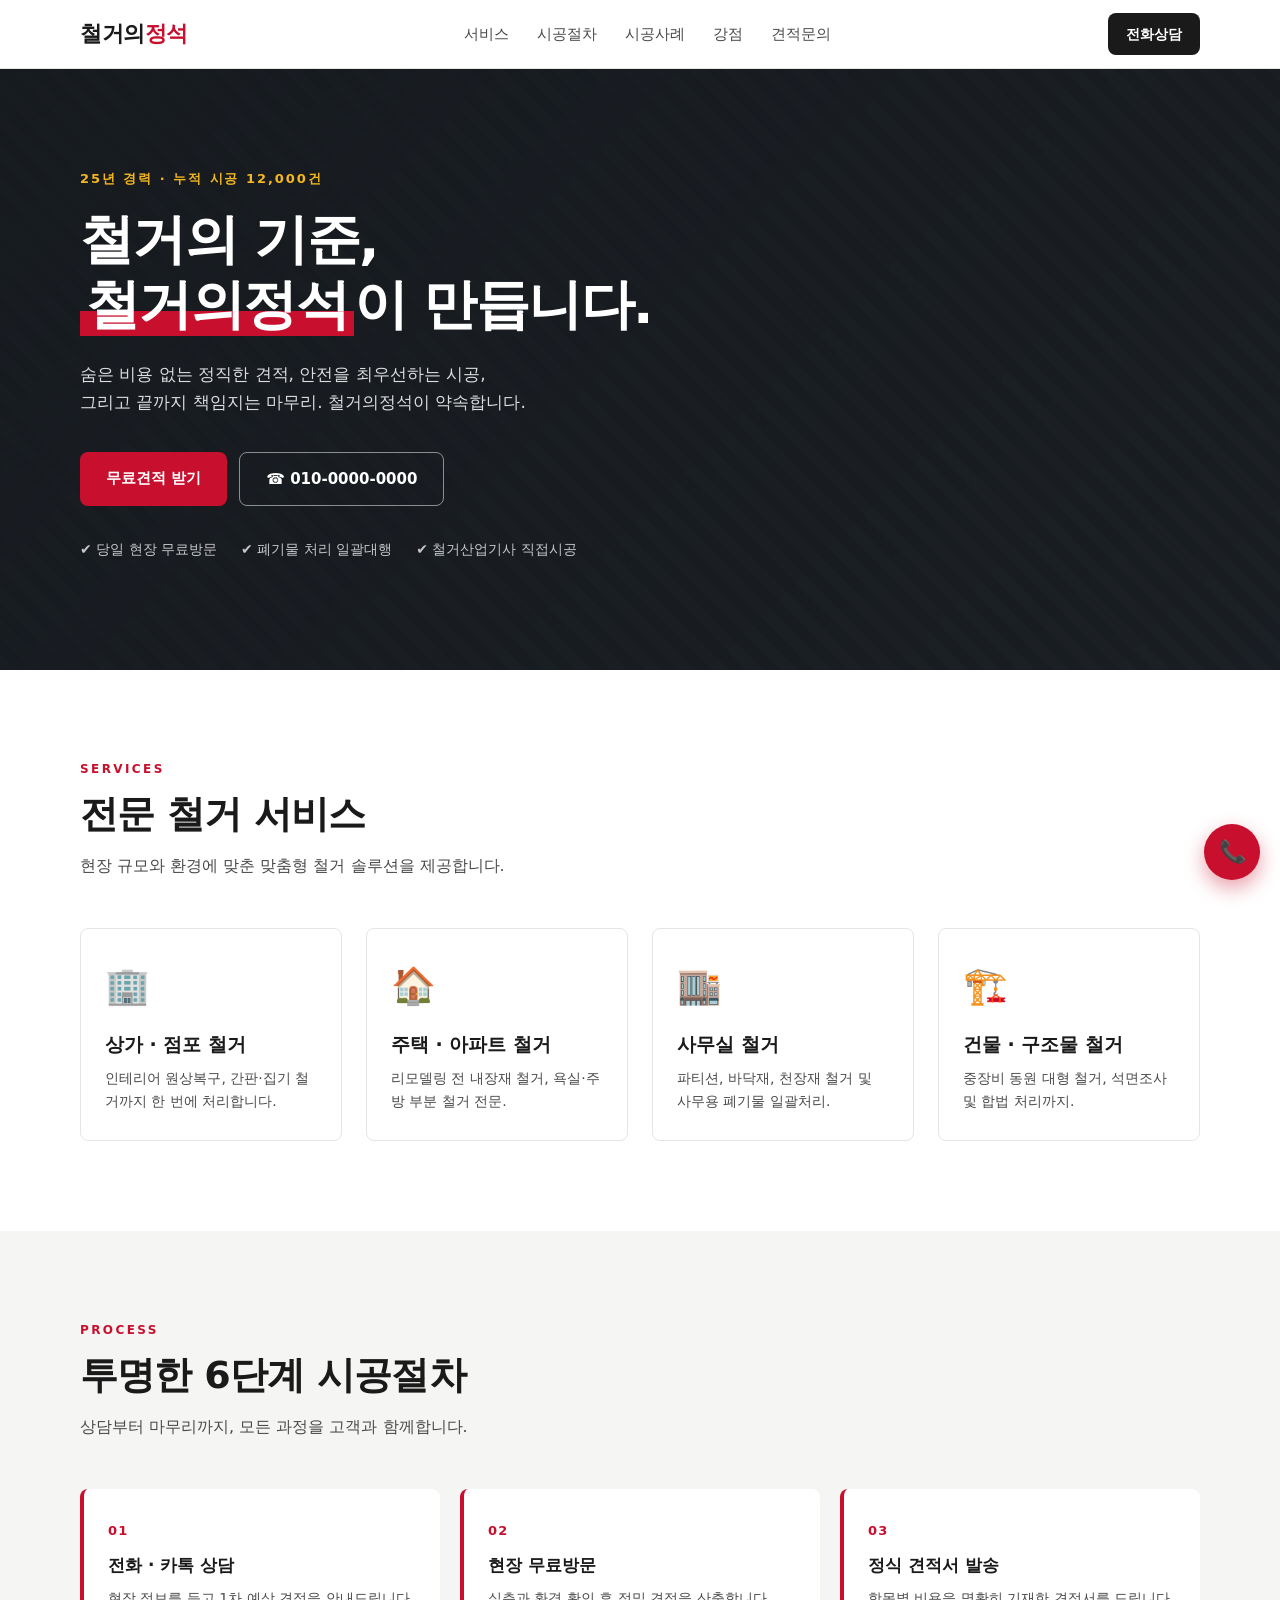
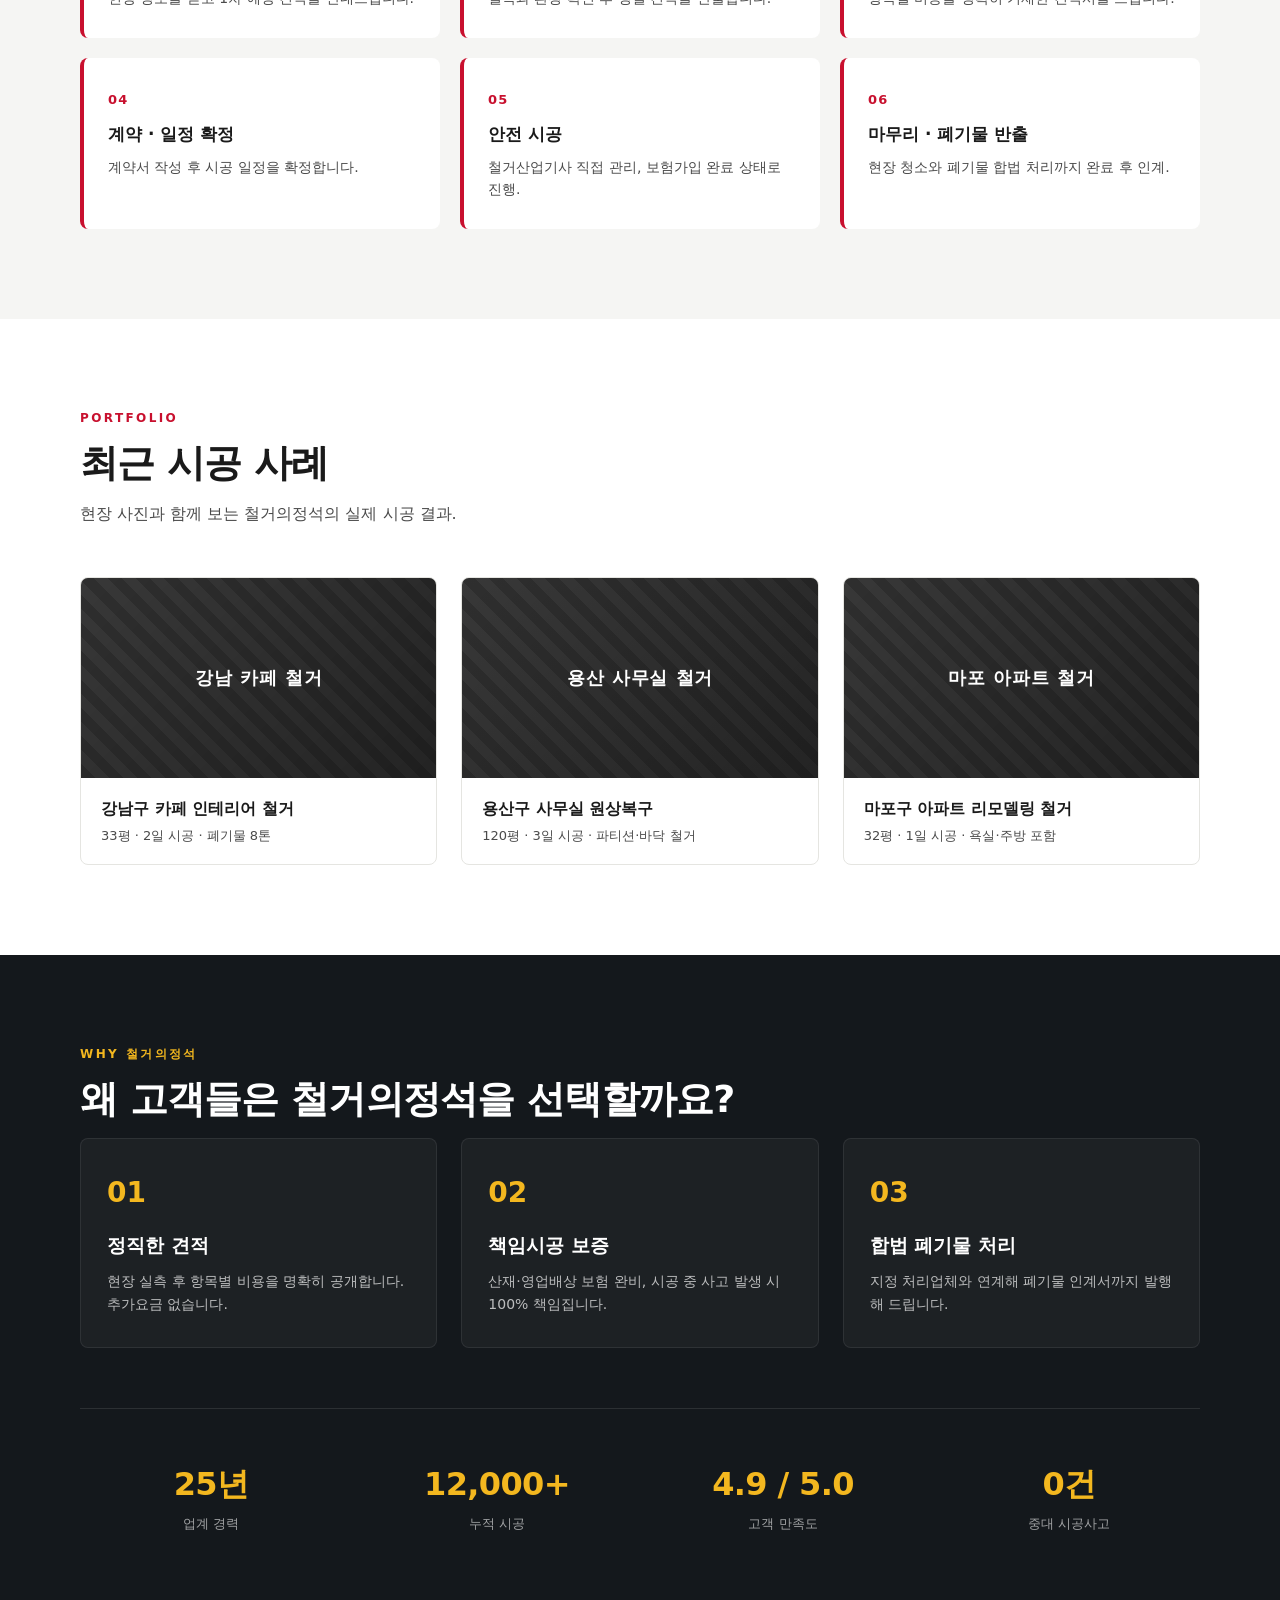
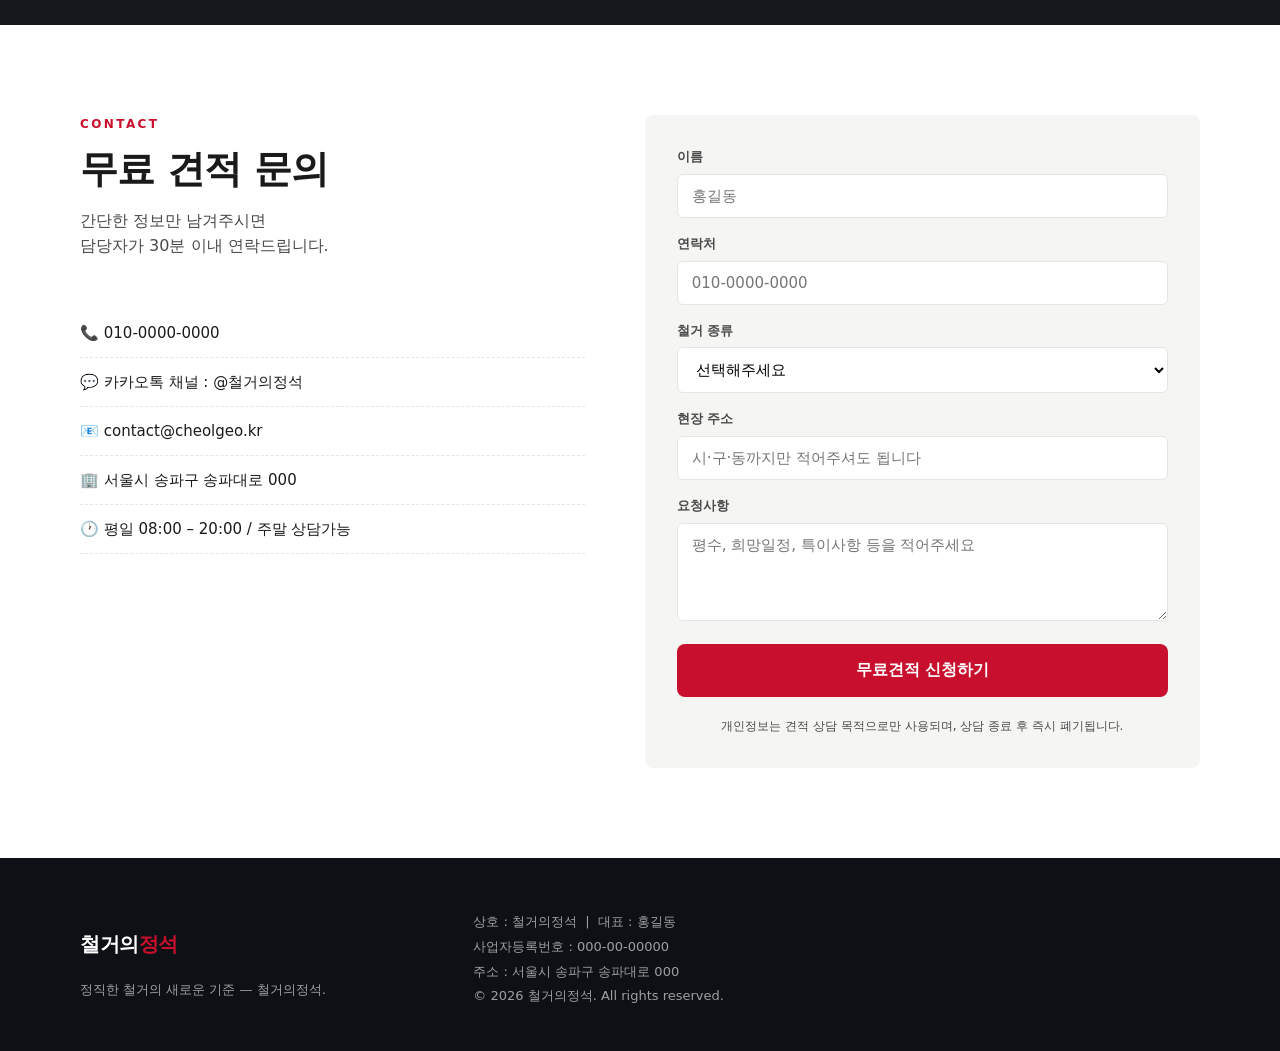
==== index.html @ fbad792e "Build 철거의정석 detail landing page Replace placeholder hello-world with full Korean demolition service " ====
<!doctype html>
<html lang="ko">
<head>
  <meta charset="UTF-8" />
  <meta name="viewport" content="width=device-width, initial-scale=1.0" />
  <title>철거의정석 | 정직한 철거 전문 시공</title>
  <meta name="description" content="아파트, 상가, 사무실, 주택 철거부터 폐기물 처리까지 — 철거의정석은 정직한 견적과 안전한 시공을 약속합니다." />
  <link href="/style.css" rel="stylesheet" />
</head>
<body>
  <header class="site-header">
    <div class="container header-inner">
      <a href="#" class="logo">철거의<span>정석</span></a>
      <nav class="nav">
        <a href="#services">서비스</a>
        <a href="#process">시공절차</a>
        <a href="#works">시공사례</a>
        <a href="#why">강점</a>
        <a href="#contact">견적문의</a>
      </nav>
      <a href="tel:01000000000" class="header-cta">전화상담</a>
    </div>
  </header>

  <section class="hero">
    <div class="container hero-inner">
      <p class="eyebrow">25년 경력 · 누적 시공 12,000건</p>
      <h1>
        철거의 기준,<br />
        <span class="hl">철거의정석</span>이 만듭니다.
      </h1>
      <p class="lead">
        숨은 비용 없는 정직한 견적, 안전을 최우선하는 시공,<br />
        그리고 끝까지 책임지는 마무리. 철거의정석이 약속합니다.
      </p>
      <div class="hero-cta">
        <a href="#contact" class="btn btn-primary">무료견적 받기</a>
        <a href="tel:01000000000" class="btn btn-ghost">☎ 010-0000-0000</a>
      </div>
      <ul class="hero-points">
        <li>✔ 당일 현장 무료방문</li>
        <li>✔ 폐기물 처리 일괄대행</li>
        <li>✔ 철거산업기사 직접시공</li>
      </ul>
    </div>
  </section>

  <section id="services" class="section">
    <div class="container">
      <p class="section-eyebrow">SERVICES</p>
      <h2 class="section-title">전문 철거 서비스</h2>
      <p class="section-desc">현장 규모와 환경에 맞춘 맞춤형 철거 솔루션을 제공합니다.</p>

      <div class="grid grid-4">
        <article class="card">
          <div class="card-icon">🏢</div>
          <h3>상가 · 점포 철거</h3>
          <p>인테리어 원상복구, 간판·집기 철거까지 한 번에 처리합니다.</p>
        </article>
        <article class="card">
          <div class="card-icon">🏠</div>
          <h3>주택 · 아파트 철거</h3>
          <p>리모델링 전 내장재 철거, 욕실·주방 부분 철거 전문.</p>
        </article>
        <article class="card">
          <div class="card-icon">🏬</div>
          <h3>사무실 철거</h3>
          <p>파티션, 바닥재, 천장재 철거 및 사무용 폐기물 일괄처리.</p>
        </article>
        <article class="card">
          <div class="card-icon">🏗️</div>
          <h3>건물 · 구조물 철거</h3>
          <p>중장비 동원 대형 철거, 석면조사 및 합법 처리까지.</p>
        </article>
      </div>
    </div>
  </section>

  <section id="process" class="section section-alt">
    <div class="container">
      <p class="section-eyebrow">PROCESS</p>
      <h2 class="section-title">투명한 6단계 시공절차</h2>
      <p class="section-desc">상담부터 마무리까지, 모든 과정을 고객과 함께합니다.</p>

      <ol class="process">
        <li><span class="step">01</span><h4>전화 · 카톡 상담</h4><p>현장 정보를 듣고 1차 예상 견적을 안내드립니다.</p></li>
        <li><span class="step">02</span><h4>현장 무료방문</h4><p>실측과 환경 확인 후 정밀 견적을 산출합니다.</p></li>
        <li><span class="step">03</span><h4>정식 견적서 발송</h4><p>항목별 비용을 명확히 기재한 견적서를 드립니다.</p></li>
        <li><span class="step">04</span><h4>계약 · 일정 확정</h4><p>계약서 작성 후 시공 일정을 확정합니다.</p></li>
        <li><span class="step">05</span><h4>안전 시공</h4><p>철거산업기사 직접 관리, 보험가입 완료 상태로 진행.</p></li>
        <li><span class="step">06</span><h4>마무리 · 폐기물 반출</h4><p>현장 청소와 폐기물 합법 처리까지 완료 후 인계.</p></li>
      </ol>
    </div>
  </section>

  <section id="works" class="section">
    <div class="container">
      <p class="section-eyebrow">PORTFOLIO</p>
      <h2 class="section-title">최근 시공 사례</h2>
      <p class="section-desc">현장 사진과 함께 보는 철거의정석의 실제 시공 결과.</p>

      <div class="grid grid-3">
        <figure class="work">
          <div class="work-img" data-label="강남 카페 철거"></div>
          <figcaption>
            <h4>강남구 카페 인테리어 철거</h4>
            <p>33평 · 2일 시공 · 폐기물 8톤</p>
          </figcaption>
        </figure>
        <figure class="work">
          <div class="work-img" data-label="용산 사무실 철거"></div>
          <figcaption>
            <h4>용산구 사무실 원상복구</h4>
            <p>120평 · 3일 시공 · 파티션·바닥 철거</p>
          </figcaption>
        </figure>
        <figure class="work">
          <div class="work-img" data-label="마포 아파트 철거"></div>
          <figcaption>
            <h4>마포구 아파트 리모델링 철거</h4>
            <p>32평 · 1일 시공 · 욕실·주방 포함</p>
          </figcaption>
        </figure>
      </div>
    </div>
  </section>

  <section id="why" class="section section-dark">
    <div class="container">
      <p class="section-eyebrow light">WHY 철거의정석</p>
      <h2 class="section-title light">왜 고객들은 철거의정석을 선택할까요?</h2>

      <div class="grid grid-3 reasons">
        <div class="reason">
          <div class="reason-num">01</div>
          <h3>정직한 견적</h3>
          <p>현장 실측 후 항목별 비용을 명확히 공개합니다. 추가요금 없습니다.</p>
        </div>
        <div class="reason">
          <div class="reason-num">02</div>
          <h3>책임시공 보증</h3>
          <p>산재·영업배상 보험 완비, 시공 중 사고 발생 시 100% 책임집니다.</p>
        </div>
        <div class="reason">
          <div class="reason-num">03</div>
          <h3>합법 폐기물 처리</h3>
          <p>지정 처리업체와 연계해 폐기물 인계서까지 발행해 드립니다.</p>
        </div>
      </div>

      <div class="stats">
        <div><strong>25년</strong><span>업계 경력</span></div>
        <div><strong>12,000+</strong><span>누적 시공</span></div>
        <div><strong>4.9 / 5.0</strong><span>고객 만족도</span></div>
        <div><strong>0건</strong><span>중대 시공사고</span></div>
      </div>
    </div>
  </section>

  <section id="contact" class="section">
    <div class="container contact-grid">
      <div>
        <p class="section-eyebrow">CONTACT</p>
        <h2 class="section-title">무료 견적 문의</h2>
        <p class="section-desc">
          간단한 정보만 남겨주시면<br />
          담당자가 30분 이내 연락드립니다.
        </p>
        <ul class="contact-info">
          <li>📞 <a href="tel:01000000000">010-0000-0000</a></li>
          <li>💬 카카오톡 채널 : @철거의정석</li>
          <li>📧 contact@cheolgeo.kr</li>
          <li>🏢 서울시 송파구 송파대로 000</li>
          <li>🕐 평일 08:00 – 20:00 / 주말 상담가능</li>
        </ul>
      </div>

      <form class="quote-form" onsubmit="event.preventDefault(); alert('견적문의가 접수되었습니다. 곧 연락드리겠습니다.');">
        <label>이름
          <input type="text" name="name" required placeholder="홍길동" />
        </label>
        <label>연락처
          <input type="tel" name="phone" required placeholder="010-0000-0000" />
        </label>
        <label>철거 종류
          <select name="type" required>
            <option value="">선택해주세요</option>
            <option>상가 · 점포 철거</option>
            <option>주택 · 아파트 철거</option>
            <option>사무실 철거</option>
            <option>건물 · 구조물 철거</option>
            <option>기타 / 부분철거</option>
          </select>
        </label>
        <label>현장 주소
          <input type="text" name="addr" placeholder="시·구·동까지만 적어주셔도 됩니다" />
        </label>
        <label>요청사항
          <textarea name="memo" rows="4" placeholder="평수, 희망일정, 특이사항 등을 적어주세요"></textarea>
        </label>
        <button type="submit" class="btn btn-primary btn-block">무료견적 신청하기</button>
        <p class="form-note">개인정보는 견적 상담 목적으로만 사용되며, 상담 종료 후 즉시 폐기됩니다.</p>
      </form>
    </div>
  </section>

  <footer class="site-footer">
    <div class="container footer-inner">
      <div>
        <p class="logo">철거의<span>정석</span></p>
        <p class="footer-desc">정직한 철거의 새로운 기준 — 철거의정석.</p>
      </div>
      <div class="footer-meta">
        <p>상호 : 철거의정석 &nbsp;|&nbsp; 대표 : 홍길동</p>
        <p>사업자등록번호 : 000-00-00000</p>
        <p>주소 : 서울시 송파구 송파대로 000</p>
        <p>© 2026 철거의정석. All rights reserved.</p>
      </div>
    </div>
  </footer>

  <a href="tel:01000000000" class="float-call" aria-label="전화상담">📞</a>

  <script defer type="text/javascript" src="/main.js"></script>
</body>
</html>
---- style.css ----
:root {
  --bg: #ffffff;
  --bg-alt: #f5f5f3;
  --bg-dark: #14181c;
  --ink: #1a1a1a;
  --ink-soft: #4a4a4a;
  --line: #e5e5e1;
  --brand: #c8102e;
  --brand-dark: #9a0c23;
  --accent: #f3b71f;
  --radius: 8px;
  --maxw: 1160px;
}

* { box-sizing: border-box; }
html, body { margin: 0; padding: 0; }
body {
  font-family: 'Pretendard', 'Noto Sans KR', -apple-system, BlinkMacSystemFont, system-ui, sans-serif;
  color: var(--ink);
  background: var(--bg);
  line-height: 1.6;
  -webkit-font-smoothing: antialiased;
}
img { max-width: 100%; display: block; }
a { color: inherit; text-decoration: none; }
ul, ol { padding: 0; margin: 0; list-style: none; }

.container {
  max-width: var(--maxw);
  margin: 0 auto;
  padding: 0 20px;
}

/* HEADER */
.site-header {
  position: sticky;
  top: 0;
  background: rgba(255, 255, 255, 0.95);
  backdrop-filter: blur(8px);
  border-bottom: 1px solid var(--line);
  z-index: 50;
}
.header-inner {
  display: flex;
  align-items: center;
  justify-content: space-between;
  height: 68px;
}
.logo {
  font-size: 22px;
  font-weight: 900;
  letter-spacing: -0.02em;
}
.logo span { color: var(--brand); }
.nav { display: flex; gap: 28px; }
.nav a {
  font-size: 15px;
  font-weight: 500;
  color: var(--ink-soft);
  transition: color 0.15s;
}
.nav a:hover { color: var(--brand); }
.header-cta {
  background: var(--ink);
  color: #fff;
  padding: 10px 18px;
  border-radius: var(--radius);
  font-size: 14px;
  font-weight: 700;
}
@media (max-width: 768px) {
  .nav { display: none; }
}

/* HERO */
.hero {
  background:
    linear-gradient(135deg, rgba(20, 24, 28, 0.85), rgba(20, 24, 28, 0.65)),
    repeating-linear-gradient(45deg, #2a2f35 0 12px, #23272d 12px 24px);
  color: #fff;
  padding: 100px 0 110px;
}
.eyebrow {
  font-size: 13px;
  letter-spacing: 0.15em;
  color: var(--accent);
  font-weight: 700;
  margin: 0 0 18px;
  text-transform: uppercase;
}
.hero h1 {
  font-size: clamp(34px, 5vw, 54px);
  line-height: 1.2;
  font-weight: 900;
  margin: 0 0 24px;
  letter-spacing: -0.03em;
}
.hero .hl {
  background: linear-gradient(180deg, transparent 60%, var(--brand) 60%);
  padding: 0 6px;
}
.hero .lead {
  font-size: 17px;
  color: rgba(255, 255, 255, 0.85);
  margin: 0 0 36px;
}
.hero-cta { display: flex; gap: 12px; flex-wrap: wrap; margin-bottom: 32px; }
.hero-points {
  display: flex;
  flex-wrap: wrap;
  gap: 24px;
  font-size: 14px;
  color: rgba(255, 255, 255, 0.75);
}

/* BUTTONS */
.btn {
  display: inline-block;
  padding: 14px 26px;
  border-radius: var(--radius);
  font-weight: 700;
  font-size: 15px;
  border: none;
  cursor: pointer;
  transition: transform 0.1s, background 0.15s;
}
.btn:hover { transform: translateY(-1px); }
.btn-primary { background: var(--brand); color: #fff; }
.btn-primary:hover { background: var(--brand-dark); }
.btn-ghost {
  background: transparent;
  color: #fff;
  border: 1.5px solid rgba(255, 255, 255, 0.5);
}
.btn-ghost:hover { background: rgba(255, 255, 255, 0.1); }
.btn-block { width: 100%; padding: 16px; font-size: 16px; }

/* SECTIONS */
.section { padding: 90px 0; }
.section-alt { background: var(--bg-alt); }
.section-dark { background: var(--bg-dark); color: #fff; }
.section-eyebrow {
  font-size: 12px;
  letter-spacing: 0.2em;
  color: var(--brand);
  font-weight: 800;
  margin: 0 0 12px;
}
.section-eyebrow.light { color: var(--accent); }
.section-title {
  font-size: clamp(26px, 3.5vw, 38px);
  font-weight: 900;
  letter-spacing: -0.02em;
  margin: 0 0 14px;
  line-height: 1.25;
}
.section-title.light { color: #fff; }
.section-desc {
  font-size: 16px;
  color: var(--ink-soft);
  margin: 0 0 50px;
}
.section-dark .section-desc { color: rgba(255, 255, 255, 0.7); }

/* GRID */
.grid { display: grid; gap: 24px; }
.grid-3 { grid-template-columns: repeat(3, 1fr); }
.grid-4 { grid-template-columns: repeat(4, 1fr); }
@media (max-width: 900px) {
  .grid-3, .grid-4 { grid-template-columns: repeat(2, 1fr); }
}
@media (max-width: 560px) {
  .grid-3, .grid-4 { grid-template-columns: 1fr; }
}

/* SERVICE CARDS */
.card {
  background: #fff;
  border: 1px solid var(--line);
  border-radius: var(--radius);
  padding: 28px 24px;
  transition: transform 0.15s, box-shadow 0.15s, border-color 0.15s;
}
.card:hover {
  transform: translateY(-4px);
  border-color: var(--brand);
  box-shadow: 0 12px 30px rgba(0, 0, 0, 0.08);
}
.card-icon { font-size: 36px; margin-bottom: 14px; }
.card h3 { font-size: 19px; margin: 0 0 8px; font-weight: 800; }
.card p { font-size: 14px; color: var(--ink-soft); margin: 0; }

/* PROCESS */
.process {
  display: grid;
  grid-template-columns: repeat(3, 1fr);
  gap: 20px;
  counter-reset: step;
}
.process li {
  background: #fff;
  border-radius: var(--radius);
  padding: 28px 24px;
  border-left: 4px solid var(--brand);
}
.process .step {
  display: inline-block;
  font-size: 13px;
  font-weight: 800;
  color: var(--brand);
  letter-spacing: 0.1em;
  margin-bottom: 10px;
}
.process h4 { font-size: 17px; margin: 0 0 8px; font-weight: 800; }
.process p { font-size: 14px; color: var(--ink-soft); margin: 0; }
@media (max-width: 800px) {
  .process { grid-template-columns: 1fr 1fr; }
}
@media (max-width: 500px) {
  .process { grid-template-columns: 1fr; }
}

/* WORKS */
.work {
  margin: 0;
  border-radius: var(--radius);
  overflow: hidden;
  background: #fff;
  border: 1px solid var(--line);
}
.work-img {
  height: 200px;
  background:
    linear-gradient(135deg, rgba(0, 0, 0, 0.45), rgba(0, 0, 0, 0.65)),
    repeating-linear-gradient(45deg, #555 0 10px, #666 10px 20px);
  position: relative;
  display: flex;
  align-items: center;
  justify-content: center;
}
.work-img::after {
  content: attr(data-label);
  color: #fff;
  font-weight: 800;
  font-size: 18px;
  letter-spacing: 0.05em;
}
.work figcaption { padding: 18px 20px; }
.work h4 { font-size: 16px; margin: 0 0 4px; font-weight: 800; }
.work p { font-size: 13px; color: var(--ink-soft); margin: 0; }

/* REASONS */
.reasons .reason {
  background: rgba(255, 255, 255, 0.04);
  padding: 32px 26px;
  border-radius: var(--radius);
  border: 1px solid rgba(255, 255, 255, 0.08);
}
.reason-num {
  font-size: 28px;
  font-weight: 900;
  color: var(--accent);
  margin-bottom: 14px;
}
.reason h3 { font-size: 19px; margin: 0 0 10px; font-weight: 800; }
.reason p { font-size: 14px; color: rgba(255, 255, 255, 0.7); margin: 0; }

.stats {
  display: grid;
  grid-template-columns: repeat(4, 1fr);
  gap: 24px;
  margin-top: 60px;
  padding-top: 50px;
  border-top: 1px solid rgba(255, 255, 255, 0.1);
}
.stats div { text-align: center; }
.stats strong {
  display: block;
  font-size: 32px;
  font-weight: 900;
  color: var(--accent);
  letter-spacing: -0.02em;
}
.stats span {
  font-size: 13px;
  color: rgba(255, 255, 255, 0.6);
  margin-top: 4px;
  display: block;
}
@media (max-width: 700px) {
  .stats { grid-template-columns: repeat(2, 1fr); }
}

/* CONTACT */
.contact-grid {
  display: grid;
  grid-template-columns: 1fr 1.1fr;
  gap: 60px;
  align-items: start;
}
@media (max-width: 850px) {
  .contact-grid { grid-template-columns: 1fr; gap: 40px; }
}
.contact-info { margin-top: 24px; }
.contact-info li {
  padding: 12px 0;
  border-bottom: 1px dashed var(--line);
  font-size: 15px;
}
.contact-info a:hover { color: var(--brand); }

.quote-form {
  background: var(--bg-alt);
  padding: 32px;
  border-radius: var(--radius);
  display: grid;
  gap: 16px;
}
.quote-form label {
  display: block;
  font-size: 13px;
  font-weight: 700;
  color: var(--ink-soft);
}
.quote-form input,
.quote-form select,
.quote-form textarea {
  width: 100%;
  margin-top: 6px;
  padding: 12px 14px;
  border: 1px solid var(--line);
  border-radius: 6px;
  font-size: 15px;
  font-family: inherit;
  background: #fff;
}
.quote-form input:focus,
.quote-form select:focus,
.quote-form textarea:focus {
  outline: none;
  border-color: var(--brand);
}
.form-note {
  font-size: 12px;
  color: var(--ink-soft);
  margin: 4px 0 0;
  text-align: center;
}

/* FOOTER */
.site-footer {
  background: #0d1014;
  color: rgba(255, 255, 255, 0.6);
  padding: 50px 0 40px;
  font-size: 13px;
}
.footer-inner {
  display: grid;
  grid-template-columns: 1fr 2fr;
  gap: 30px;
}
.site-footer .logo { color: #fff; font-size: 20px; }
.footer-desc { margin: 8px 0 0; font-size: 13px; }
.footer-meta p { margin: 4px 0; }
@media (max-width: 700px) {
  .footer-inner { grid-template-columns: 1fr; }
}

/* FLOATING CALL */
.float-call {
  position: fixed;
  right: 20px;
  bottom: 20px;
  width: 56px;
  height: 56px;
  border-radius: 50%;
  background: var(--brand);
  color: #fff;
  display: flex;
  align-items: center;
  justify-content: center;
  font-size: 22px;
  box-shadow: 0 8px 20px rgba(200, 16, 46, 0.4);
  z-index: 100;
  transition: transform 0.15s;
}
.float-call:hover { transform: scale(1.08); }

html { scroll-behavior: smooth; }
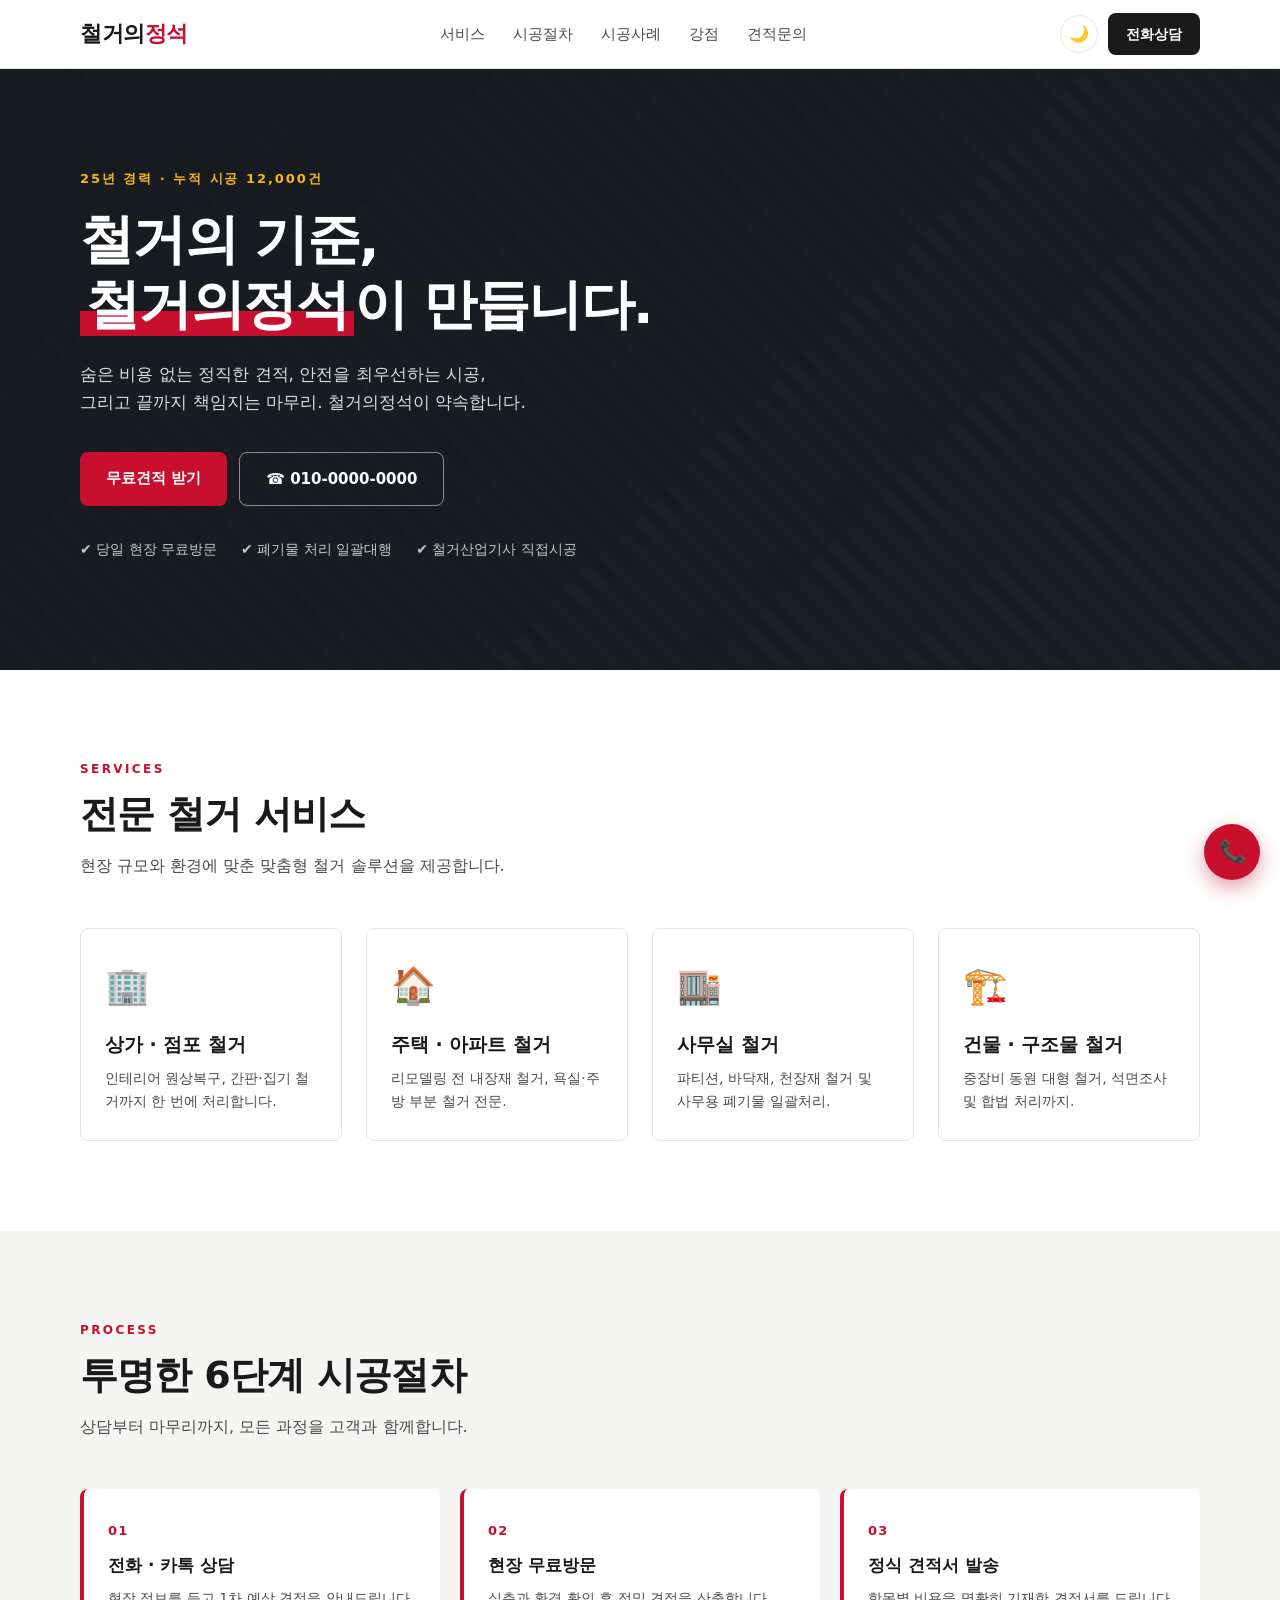
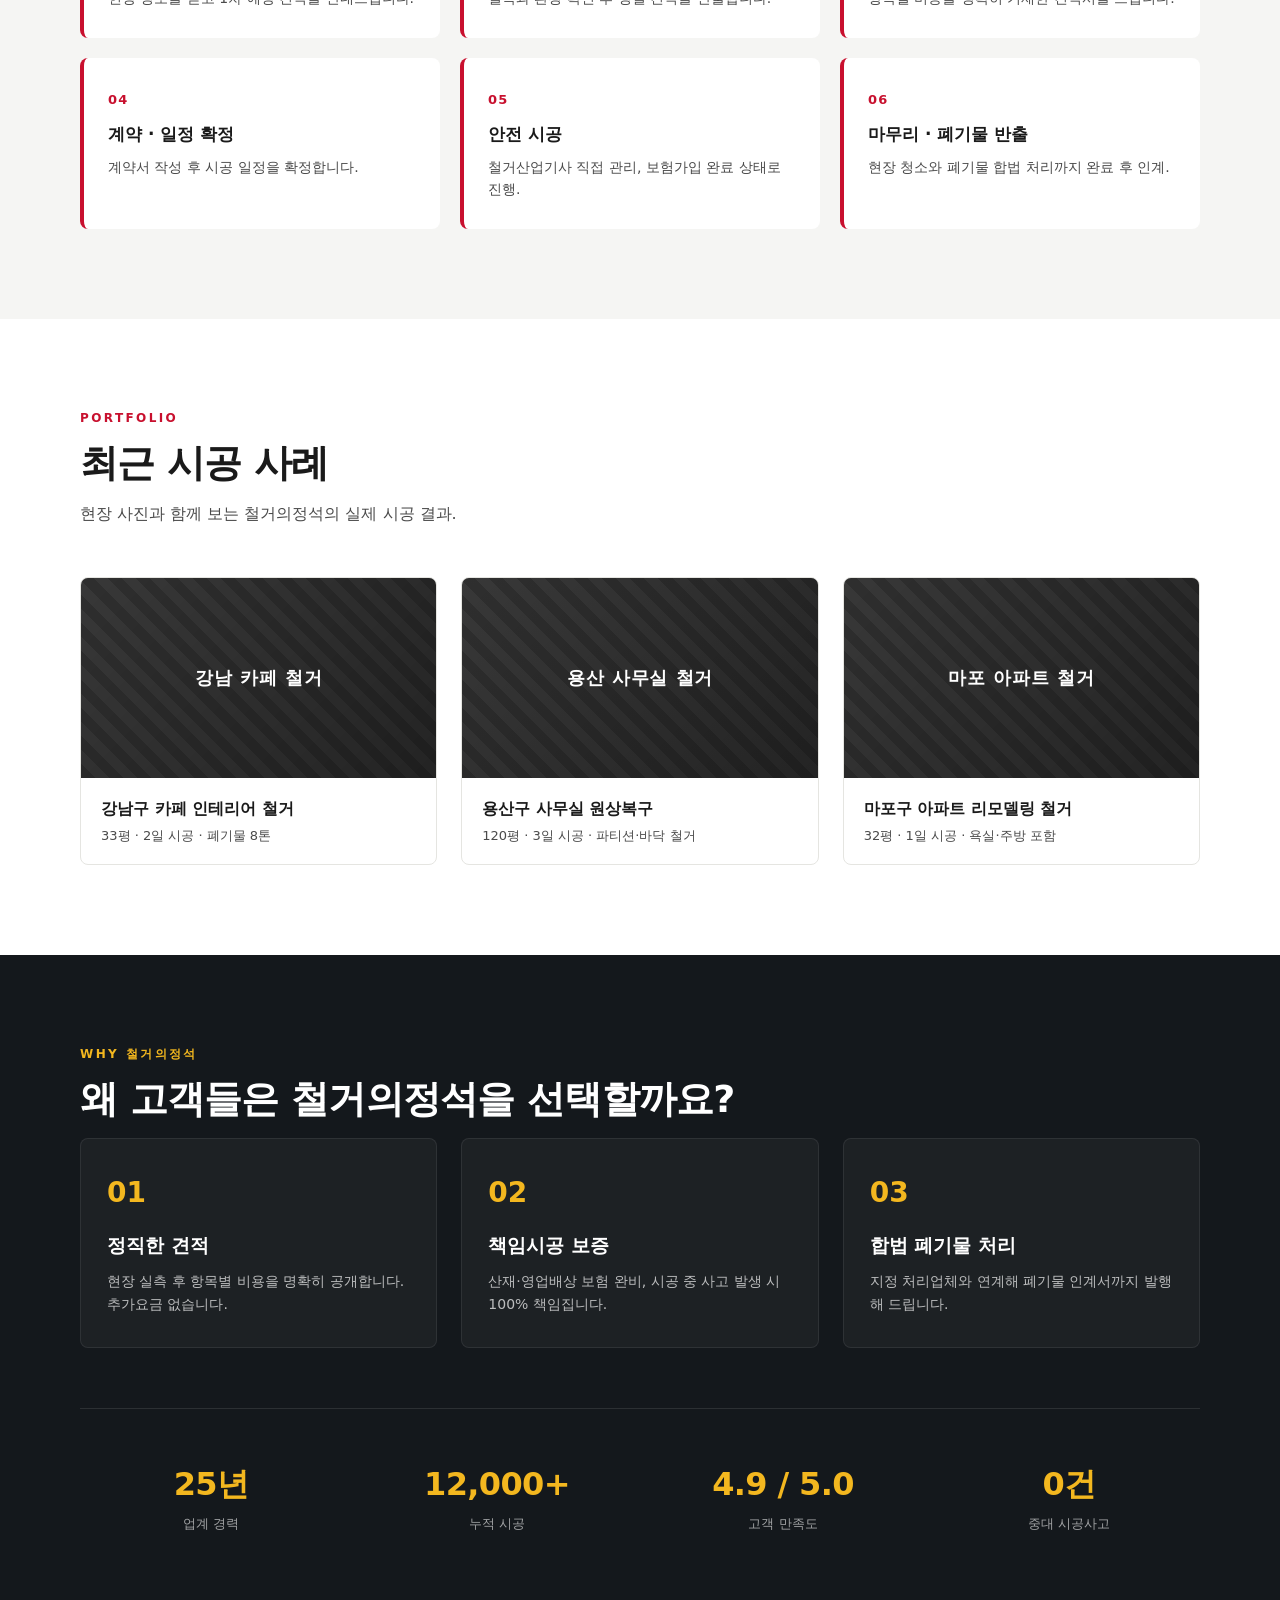
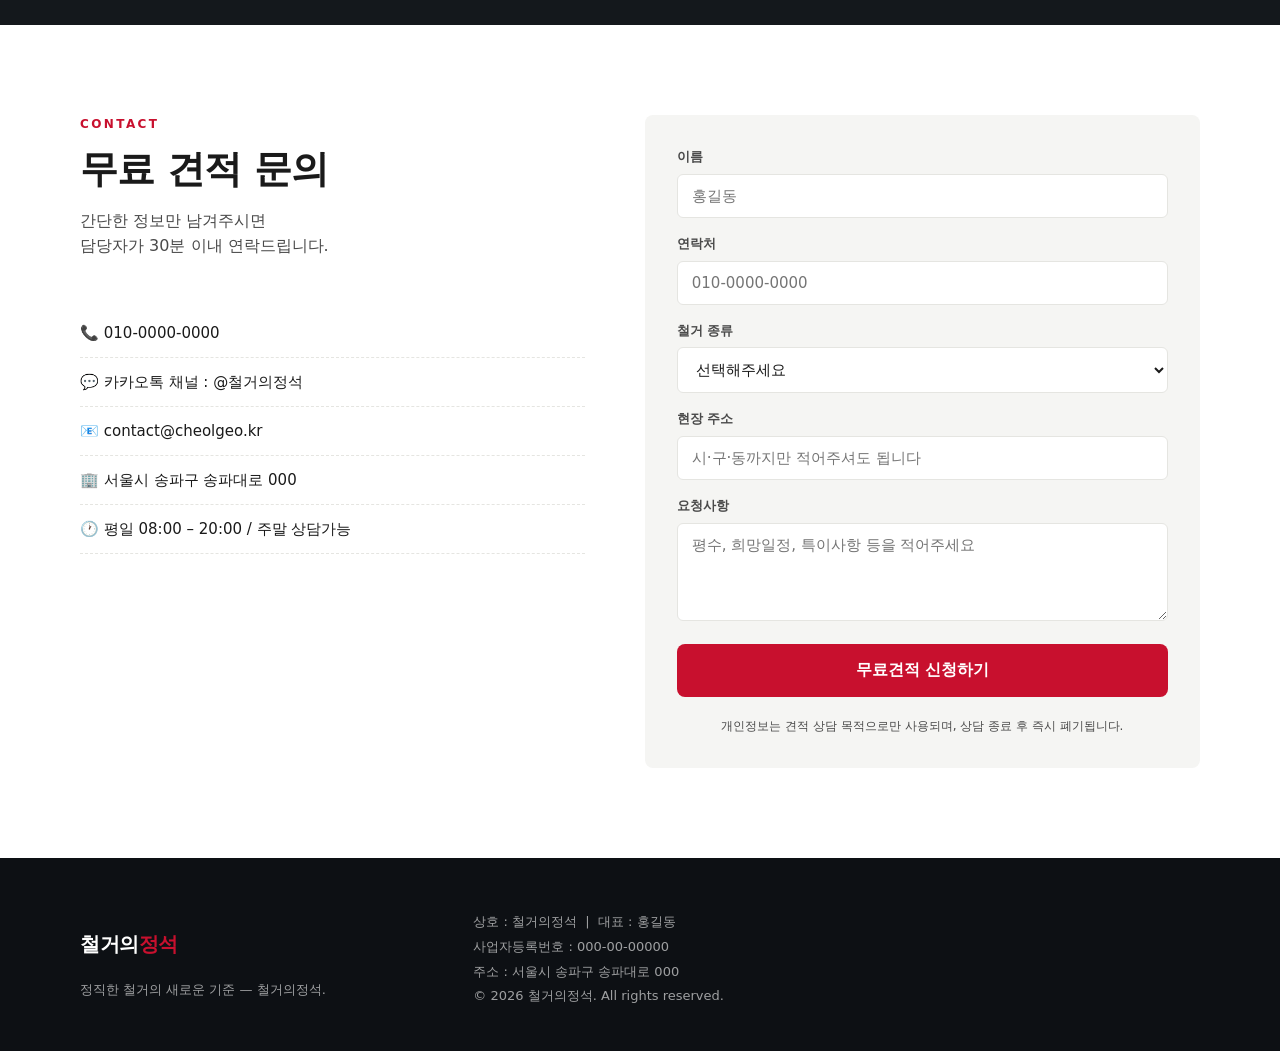
==== commit 7a61c0d7: "Add dark/light mode toggle Theme toggle button in header, persisted to localStorage and seeded from " ====
--- a/index.html
+++ b/index.html
@@ -6,6 +6,14 @@
   <title>철거의정석 | 정직한 철거 전문 시공</title>
   <meta name="description" content="아파트, 상가, 사무실, 주택 철거부터 폐기물 처리까지 — 철거의정석은 정직한 견적과 안전한 시공을 약속합니다." />
   <link href="/style.css" rel="stylesheet" />
+  <script>
+    (function () {
+      var saved = localStorage.getItem('theme');
+      var prefersDark = window.matchMedia && window.matchMedia('(prefers-color-scheme: dark)').matches;
+      var theme = saved || (prefersDark ? 'dark' : 'light');
+      document.documentElement.setAttribute('data-theme', theme);
+    })();
+  </script>
 </head>
 <body>
   <header class="site-header">
@@ -18,7 +26,10 @@
         <a href="#why">강점</a>
         <a href="#contact">견적문의</a>
       </nav>
-      <a href="tel:01000000000" class="header-cta">전화상담</a>
+      <div class="header-actions">
+        <button id="theme-toggle" class="theme-toggle" aria-label="다크모드로 전환" type="button">🌙</button>
+        <a href="tel:01000000000" class="header-cta">전화상담</a>
+      </div>
     </div>
   </header>
 
--- a/style.css
+++ b/style.css
@@ -1,16 +1,33 @@
-:root {
+:root,
+[data-theme="light"] {
   --bg: #ffffff;
   --bg-alt: #f5f5f3;
   --bg-dark: #14181c;
   --ink: #1a1a1a;
   --ink-soft: #4a4a4a;
   --line: #e5e5e1;
+  --card-bg: #ffffff;
+  --header-bg: rgba(255, 255, 255, 0.95);
   --brand: #c8102e;
   --brand-dark: #9a0c23;
   --accent: #f3b71f;
   --radius: 8px;
   --maxw: 1160px;
 }
+
+[data-theme="dark"] {
+  --bg: #0f1115;
+  --bg-alt: #181b21;
+  --bg-dark: #0a0c10;
+  --ink: #ececec;
+  --ink-soft: #a8aab0;
+  --line: #2a2e36;
+  --card-bg: #181b21;
+  --header-bg: rgba(15, 17, 21, 0.92);
+}
+
+html { color-scheme: light dark; }
+[data-theme="dark"] html { color-scheme: dark; }
 
 * { box-sizing: border-box; }
 html, body { margin: 0; padding: 0; }
@@ -35,11 +52,27 @@
 .site-header {
   position: sticky;
   top: 0;
-  background: rgba(255, 255, 255, 0.95);
+  background: var(--header-bg);
   backdrop-filter: blur(8px);
   border-bottom: 1px solid var(--line);
   z-index: 50;
 }
+.header-actions { display: flex; align-items: center; gap: 10px; }
+.theme-toggle {
+  width: 38px;
+  height: 38px;
+  border-radius: 50%;
+  border: 1px solid var(--line);
+  background: var(--card-bg);
+  color: var(--ink);
+  font-size: 16px;
+  cursor: pointer;
+  display: inline-flex;
+  align-items: center;
+  justify-content: center;
+  transition: transform 0.15s, background 0.15s, border-color 0.15s;
+}
+.theme-toggle:hover { transform: rotate(15deg); border-color: var(--brand); }
 .header-inner {
   display: flex;
   align-items: center;
@@ -175,7 +208,7 @@
 
 /* SERVICE CARDS */
 .card {
-  background: #fff;
+  background: var(--card-bg);
   border: 1px solid var(--line);
   border-radius: var(--radius);
   padding: 28px 24px;
@@ -198,7 +231,7 @@
   counter-reset: step;
 }
 .process li {
-  background: #fff;
+  background: var(--card-bg);
   border-radius: var(--radius);
   padding: 28px 24px;
   border-left: 4px solid var(--brand);
@@ -225,7 +258,7 @@
   margin: 0;
   border-radius: var(--radius);
   overflow: hidden;
-  background: #fff;
+  background: var(--card-bg);
   border: 1px solid var(--line);
 }
 .work-img {
@@ -332,7 +365,8 @@
   border-radius: 6px;
   font-size: 15px;
   font-family: inherit;
-  background: #fff;
+  background: var(--card-bg);
+  color: var(--ink);
 }
 .quote-form input:focus,
 .quote-form select:focus,
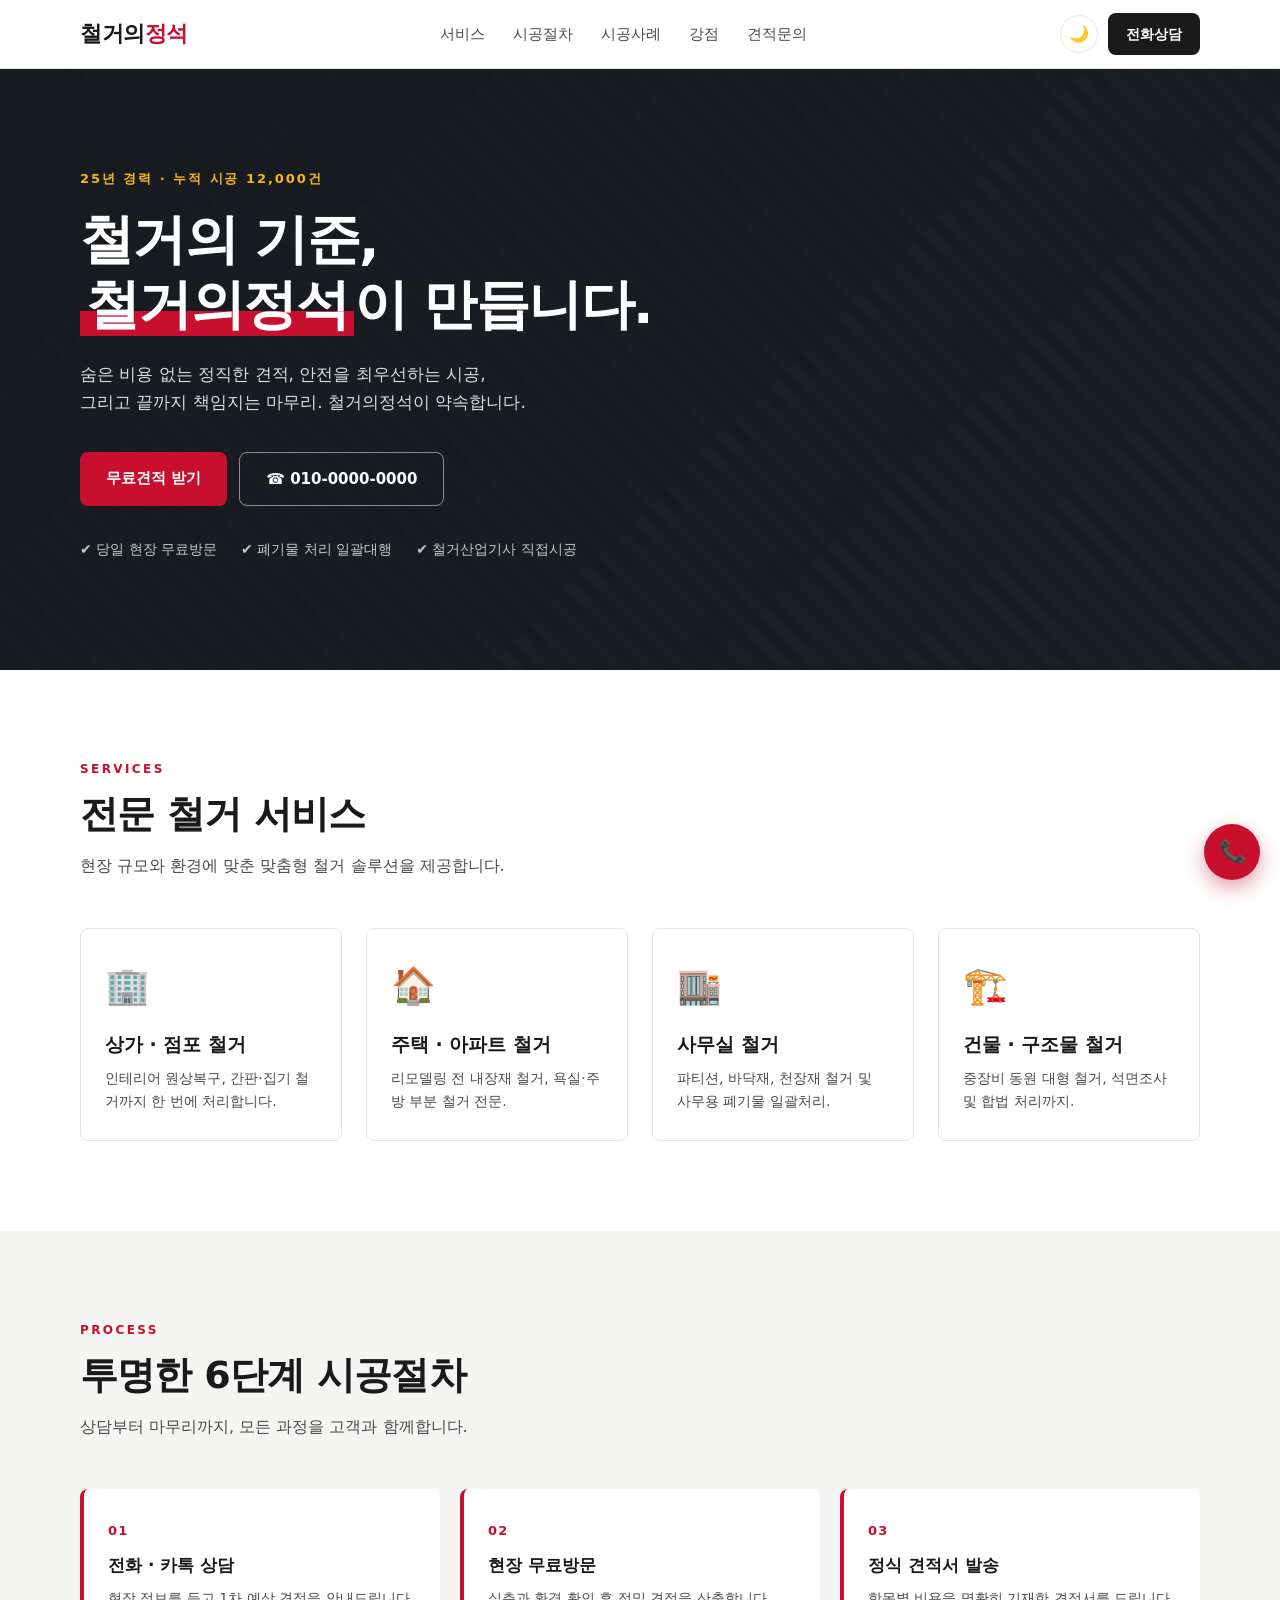
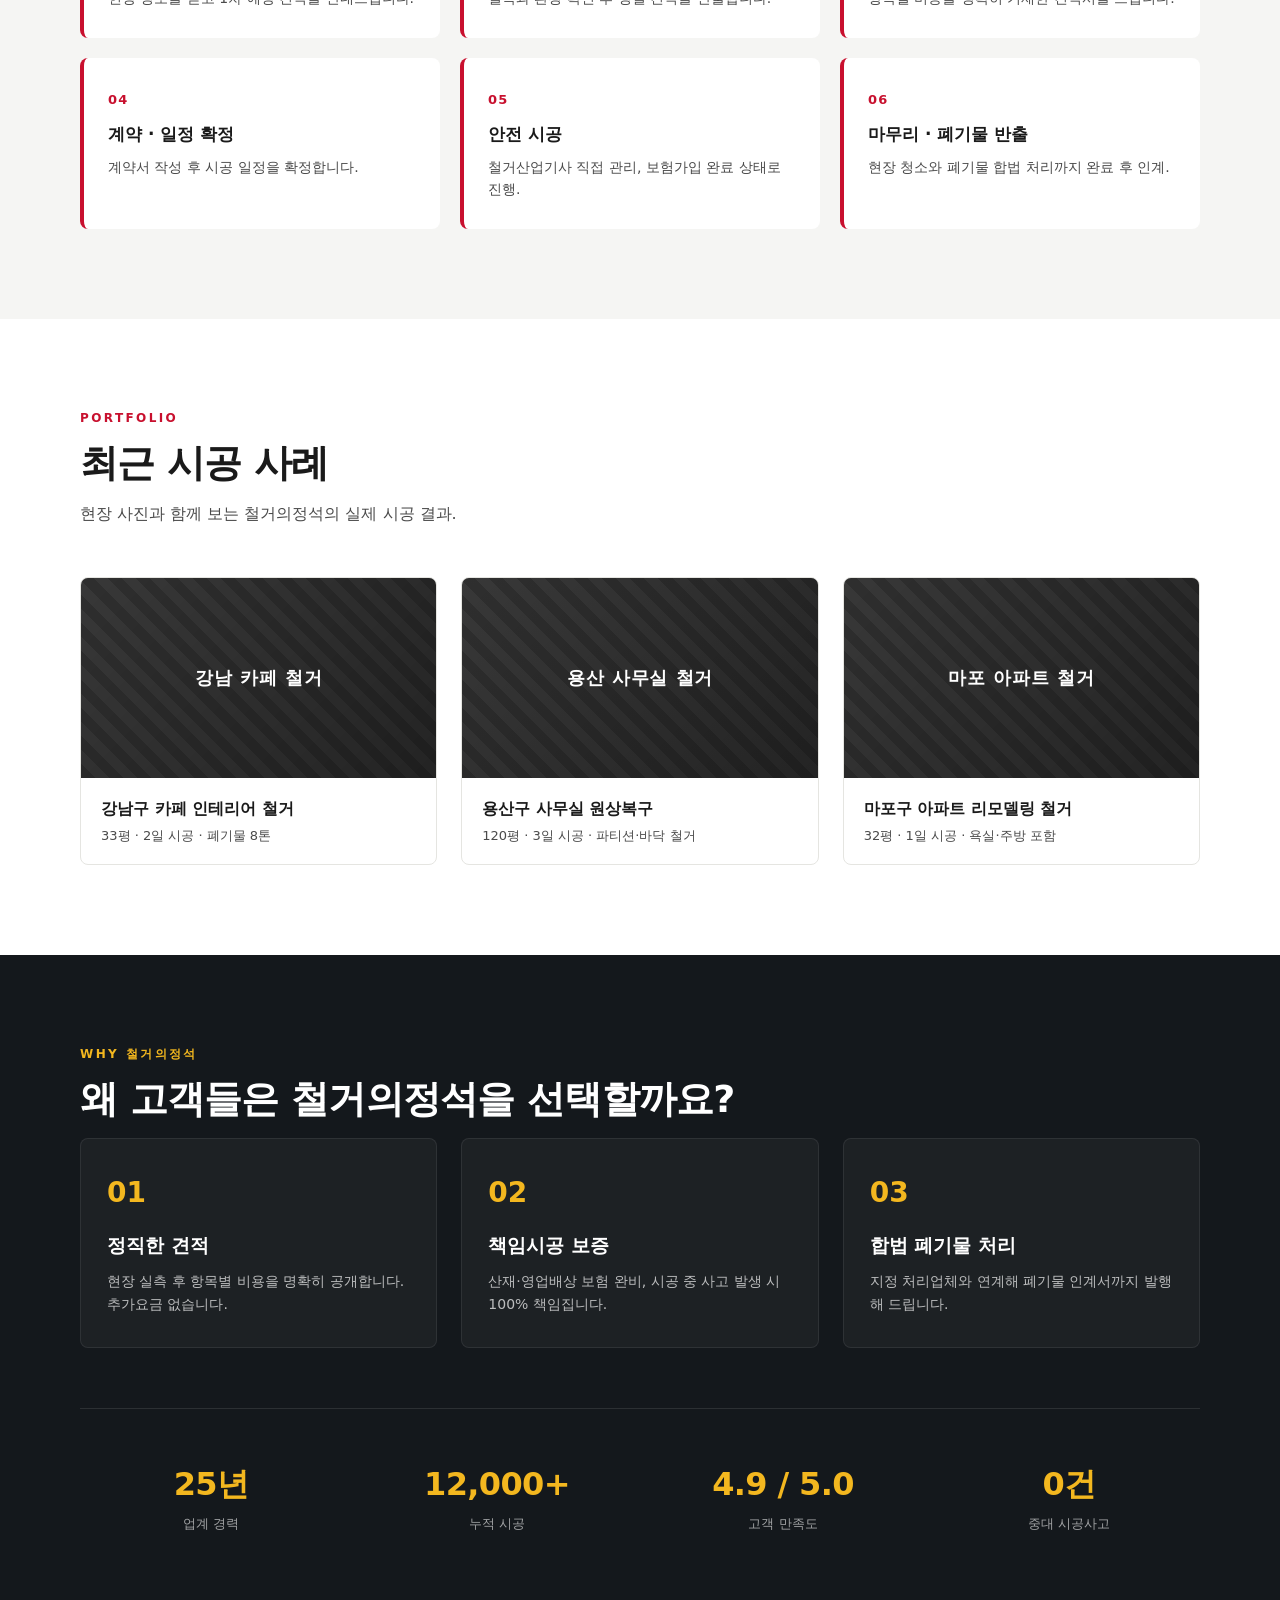
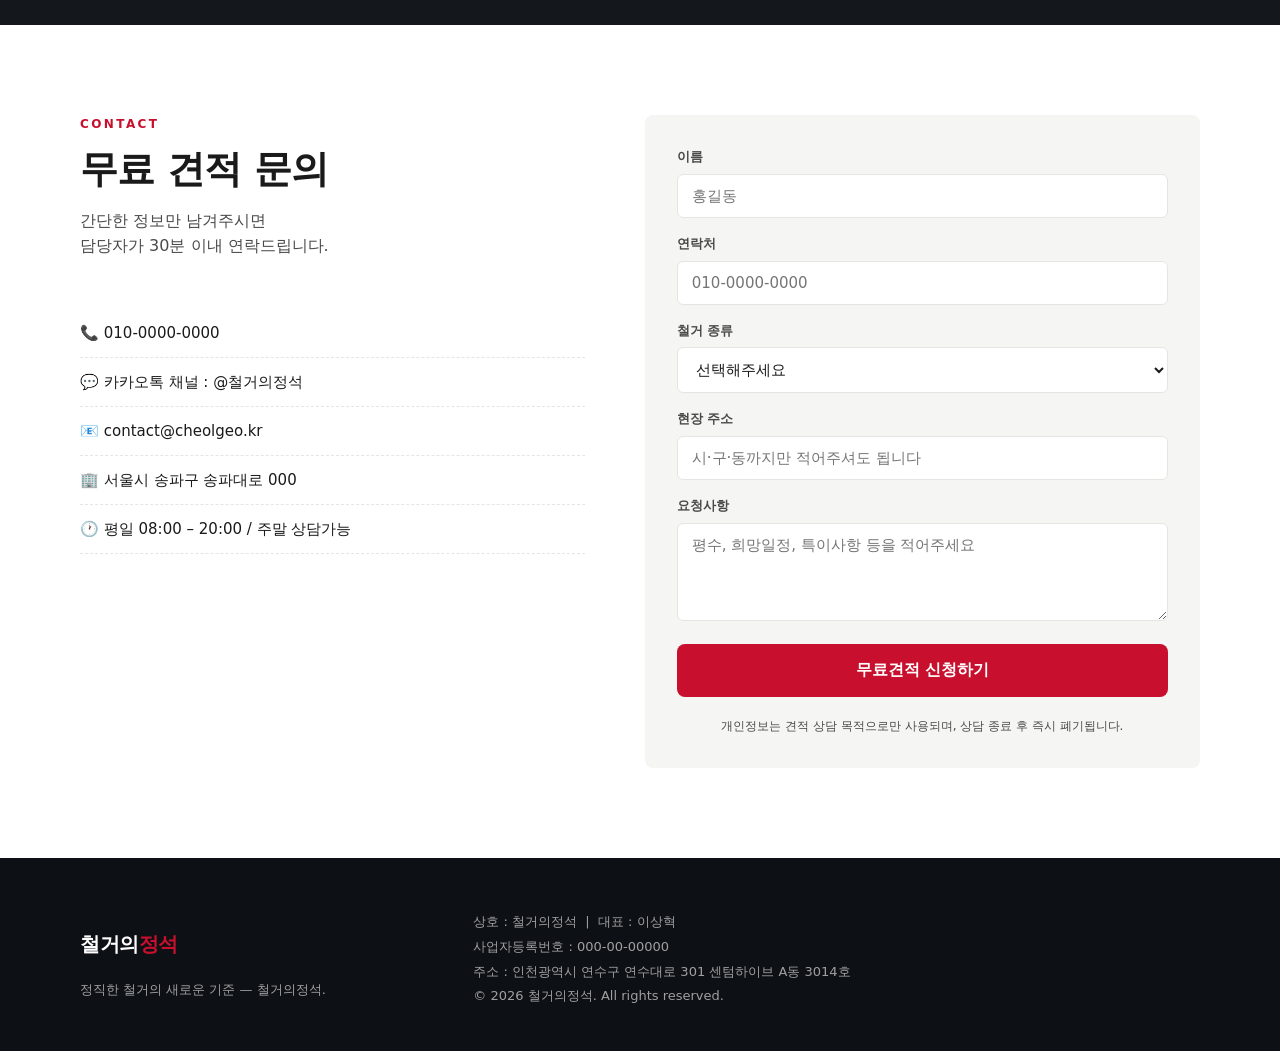
==== commit ad70a100: "Update business owner and address in footer Co-Authored-By: Claude Opus 4.7 (1M context) <noreply@an" ====
--- a/index.html
+++ b/index.html
@@ -222,9 +222,9 @@
         <p class="footer-desc">정직한 철거의 새로운 기준 — 철거의정석.</p>
       </div>
       <div class="footer-meta">
-        <p>상호 : 철거의정석 &nbsp;|&nbsp; 대표 : 홍길동</p>
+        <p>상호 : 철거의정석 &nbsp;|&nbsp; 대표 : 이상혁</p>
         <p>사업자등록번호 : 000-00-00000</p>
-        <p>주소 : 서울시 송파구 송파대로 000</p>
+        <p>주소 : 인천광역시 연수구 연수대로 301 센텀하이브 A동 3014호</p>
         <p>© 2026 철거의정석. All rights reserved.</p>
       </div>
     </div>
